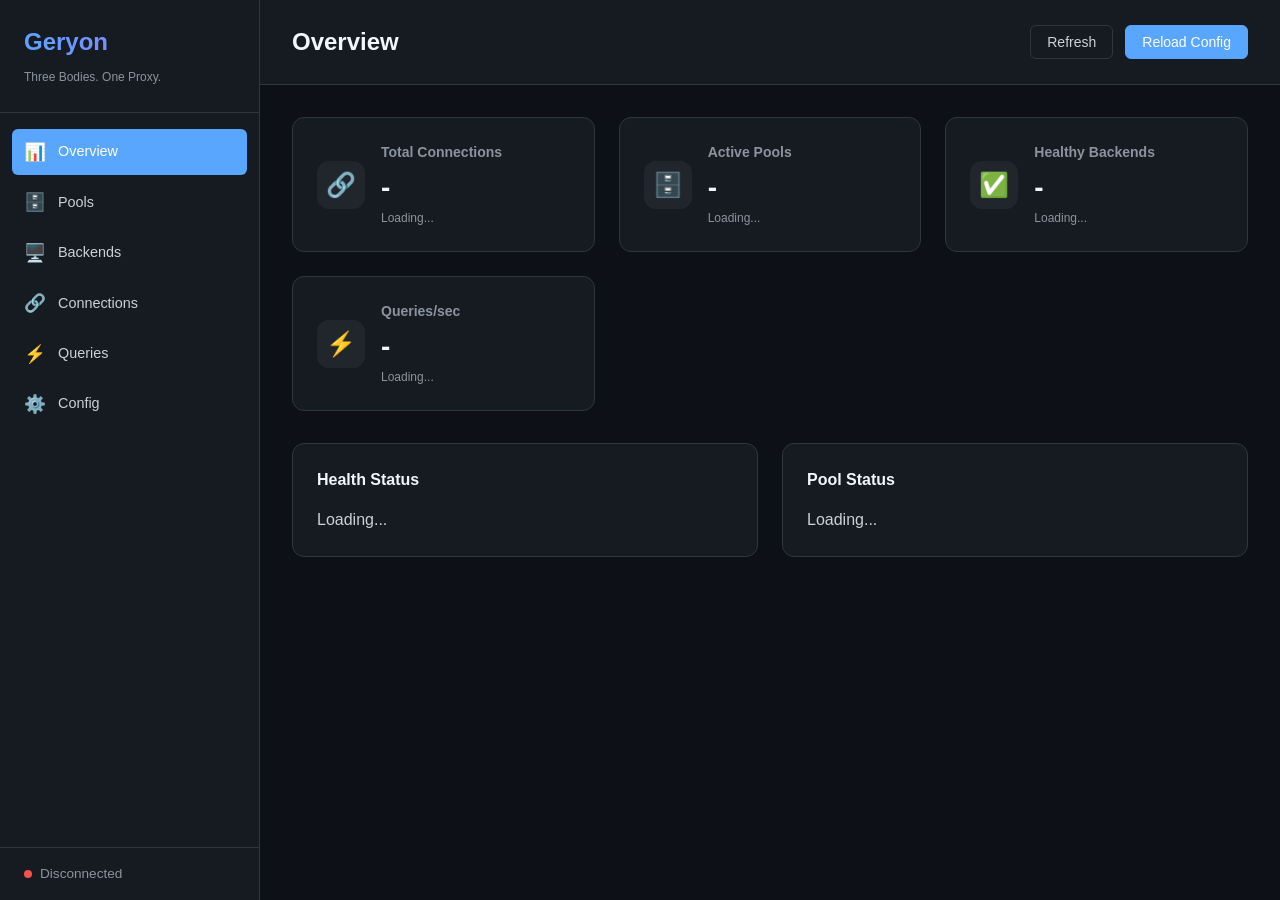
==== cmd/geryon/static/index.html @ 017f98e6 "Add health checker and enhanced web dashboard - Implement health checker with TCP connectivity check" ====
<!DOCTYPE html>
<html lang="en">
<head>
    <meta charset="UTF-8">
    <meta name="viewport" content="width=device-width, initial-scale=1.0">
    <title>Geryon Dashboard</title>
    <link rel="stylesheet" href="style.css">
</head>
<body>
    <div class="layout">
        <aside class="sidebar">
            <div class="brand">
                <h1>Geryon</h1>
                <span class="tagline">Three Bodies. One Proxy.</span>
            </div>
            <nav>
                <a href="#overview" class="nav-item active" data-page="overview">
                    <span class="icon">📊</span> Overview
                </a>
                <a href="#pools" class="nav-item" data-page="pools">
                    <span class="icon">🗄️</span> Pools
                </a>
                <a href="#backends" class="nav-item" data-page="backends">
                    <span class="icon">🖥️</span> Backends
                </a>
                <a href="#connections" class="nav-item" data-page="connections">
                    <span class="icon">🔗</span> Connections
                </a>
                <a href="#queries" class="nav-item" data-page="queries">
                    <span class="icon">⚡</span> Queries
                </a>
                <a href="#config" class="nav-item" data-page="config">
                    <span class="icon">⚙️</span> Config
                </a>
            </nav>
            <div class="status-bar">
                <div class="status-indicator online"></div>
                <span id="connection-status">Connected</span>
            </div>
        </aside>

        <main class="main-content">
            <header class="page-header">
                <h2 id="page-title">Overview</h2>
                <div class="header-actions">
                    <button id="refresh-btn" class="btn btn-secondary">Refresh</button>
                    <button id="reload-config-btn" class="btn btn-primary">Reload Config</button>
                </div>
            </header>

            <div id="content" class="content">
                <div class="loading">Loading dashboard...</div>
            </div>
        </main>
    </div>

    <script src="app.js"></script>
</body>
</html>
---- cmd/geryon/static/style.css ----
:root {
    --bg-primary: #0d1117;
    --bg-secondary: #161b22;
    --bg-tertiary: #21262d;
    --border: #30363d;
    --border-hover: #8b949e;
    --text-primary: #f0f6fc;
    --text-secondary: #c9d1d9;
    --text-muted: #8b949e;
    --accent: #58a6ff;
    --accent-hover: #79c0ff;
    --success: #3fb950;
    --warning: #d29922;
    --error: #f85149;
    --info: #58a6ff;
}

* {
    margin: 0;
    padding: 0;
    box-sizing: border-box;
}

body {
    font-family: -apple-system, BlinkMacSystemFont, 'Segoe UI', 'Noto Sans', Helvetica, Arial, sans-serif;
    background: var(--bg-primary);
    color: var(--text-secondary);
    line-height: 1.5;
    min-height: 100vh;
}

/* Layout */
.layout {
    display: flex;
    min-height: 100vh;
}

/* Sidebar */
.sidebar {
    width: 260px;
    background: var(--bg-secondary);
    border-right: 1px solid var(--border);
    display: flex;
    flex-direction: column;
    position: fixed;
    height: 100vh;
}

.brand {
    padding: 24px;
    border-bottom: 1px solid var(--border);
}

.brand h1 {
    font-size: 1.5rem;
    font-weight: 700;
    background: linear-gradient(135deg, var(--accent), #a371f7);
    -webkit-background-clip: text;
    -webkit-text-fill-color: transparent;
    margin-bottom: 4px;
}

.tagline {
    color: var(--text-muted);
    font-size: 0.75rem;
}

.sidebar nav {
    flex: 1;
    padding: 16px 12px;
    display: flex;
    flex-direction: column;
    gap: 4px;
}

.nav-item {
    display: flex;
    align-items: center;
    gap: 12px;
    padding: 10px 12px;
    color: var(--text-secondary);
    text-decoration: none;
    border-radius: 6px;
    transition: all 0.2s ease;
    font-size: 0.9rem;
}

.nav-item:hover {
    background: var(--bg-tertiary);
    color: var(--text-primary);
}

.nav-item.active {
    background: var(--accent);
    color: white;
}

.nav-item .icon {
    font-size: 1.1rem;
}

.status-bar {
    padding: 16px 24px;
    border-top: 1px solid var(--border);
    display: flex;
    align-items: center;
    gap: 8px;
    font-size: 0.85rem;
    color: var(--text-muted);
}

.status-indicator {
    width: 8px;
    height: 8px;
    border-radius: 50%;
}

.status-indicator.online {
    background: var(--success);
    box-shadow: 0 0 8px var(--success);
}

.status-indicator.offline {
    background: var(--error);
}

/* Main Content */
.main-content {
    flex: 1;
    margin-left: 260px;
    display: flex;
    flex-direction: column;
}

.page-header {
    display: flex;
    justify-content: space-between;
    align-items: center;
    padding: 24px 32px;
    border-bottom: 1px solid var(--border);
    background: var(--bg-secondary);
}

.page-header h2 {
    font-size: 1.5rem;
    font-weight: 600;
    color: var(--text-primary);
}

.header-actions {
    display: flex;
    gap: 12px;
}

.content {
    flex: 1;
    padding: 32px;
    overflow-y: auto;
}

/* Buttons */
.btn {
    padding: 8px 16px;
    border: 1px solid var(--border);
    border-radius: 6px;
    background: var(--bg-tertiary);
    color: var(--text-secondary);
    font-size: 0.875rem;
    cursor: pointer;
    transition: all 0.2s ease;
}

.btn:hover {
    border-color: var(--border-hover);
    background: var(--bg-secondary);
}

.btn-primary {
    background: var(--accent);
    border-color: var(--accent);
    color: white;
}

.btn-primary:hover {
    background: var(--accent-hover);
    border-color: var(--accent-hover);
}

.btn-secondary {
    background: transparent;
}

/* Cards */
.card {
    background: var(--bg-secondary);
    border: 1px solid var(--border);
    border-radius: 12px;
    padding: 24px;
    margin-bottom: 24px;
}

.card h3 {
    font-size: 1rem;
    font-weight: 600;
    color: var(--text-primary);
    margin-bottom: 16px;
}

/* Stats Grid */
.stats-grid {
    display: grid;
    grid-template-columns: repeat(auto-fit, minmax(240px, 1fr));
    gap: 24px;
    margin-bottom: 32px;
}

.stat-card {
    background: var(--bg-secondary);
    border: 1px solid var(--border);
    border-radius: 12px;
    padding: 24px;
    display: flex;
    align-items: center;
    gap: 16px;
    transition: border-color 0.2s ease;
}

.stat-card:hover {
    border-color: var(--border-hover);
}

.stat-icon {
    width: 48px;
    height: 48px;
    background: var(--bg-tertiary);
    border-radius: 12px;
    display: flex;
    align-items: center;
    justify-content: center;
    font-size: 1.5rem;
}

.stat-content h3 {
    font-size: 0.875rem;
    color: var(--text-muted);
    margin-bottom: 4px;
}

.stat-value {
    font-size: 1.75rem;
    font-weight: 700;
    color: var(--text-primary);
}

.stat-change {
    font-size: 0.75rem;
    color: var(--text-muted);
}

/* Dashboard Grid */
.dashboard-grid {
    display: grid;
    grid-template-columns: repeat(auto-fit, minmax(400px, 1fr));
    gap: 24px;
}

/* Tables */
.data-table {
    width: 100%;
    border-collapse: collapse;
}

.data-table th,
.data-table td {
    padding: 12px 16px;
    text-align: left;
    border-bottom: 1px solid var(--border);
}

.data-table th {
    font-weight: 500;
    color: var(--text-muted);
    font-size: 0.75rem;
    text-transform: uppercase;
    letter-spacing: 0.5px;
}

.data-table tr:hover td {
    background: var(--bg-tertiary);
}

/* Status Badges */
.status {
    display: inline-flex;
    align-items: center;
    gap: 6px;
    padding: 4px 10px;
    border-radius: 20px;
    font-size: 0.75rem;
    font-weight: 500;
}

.status::before {
    content: '';
    width: 6px;
    height: 6px;
    border-radius: 50%;
}

.status.online {
    background: rgba(63, 185, 80, 0.15);
    color: var(--success);
}

.status.online::before {
    background: var(--success);
}

.status.offline {
    background: rgba(248, 81, 73, 0.15);
    color: var(--error);
}

.status.offline::before {
    background: var(--error);
}

.status.degraded {
    background: rgba(210, 153, 34, 0.15);
    color: var(--warning);
}

.status.degraded::before {
    background: var(--warning);
}

/* Loading */
.loading {
    text-align: center;
    padding: 60px;
    color: var(--text-muted);
}

/* Pool List */
.pool-list {
    display: flex;
    flex-direction: column;
    gap: 12px;
}

.pool-item {
    display: flex;
    align-items: center;
    justify-content: space-between;
    padding: 16px;
    background: var(--bg-tertiary);
    border-radius: 8px;
    border: 1px solid var(--border);
}

.pool-info {
    display: flex;
    flex-direction: column;
    gap: 4px;
}

.pool-name {
    font-weight: 600;
    color: var(--text-primary);
}

.pool-meta {
    font-size: 0.8rem;
    color: var(--text-muted);
}

.pool-stats {
    display: flex;
    gap: 24px;
}

.pool-stat {
    text-align: center;
}

.pool-stat-value {
    font-size: 1.25rem;
    font-weight: 600;
    color: var(--text-primary);
}

.pool-stat-label {
    font-size: 0.7rem;
    color: var(--text-muted);
    text-transform: uppercase;
}

/* Responsive */
@media (max-width: 768px) {
    .sidebar {
        width: 100%;
        position: relative;
        height: auto;
    }

    .main-content {
        margin-left: 0;
    }

    .layout {
        flex-direction: column;
    }

    .stats-grid {
        grid-template-columns: 1fr;
    }

    .dashboard-grid {
        grid-template-columns: 1fr;
    }
}

/* Animations */
@keyframes slideIn {
    from {
        transform: translateX(100%);
        opacity: 0;
    }
    to {
        transform: translateX(0);
        opacity: 1;
    }
}

@keyframes pulse {
    0%, 100% {
        opacity: 1;
    }
    50% {
        opacity: 0.5;
    }
}

/* Utility classes */
.success {
    color: var(--success);
}

.error {
    color: var(--error);
}

.warning {
    color: var(--warning);
}

/* Disabled button state */
.btn:disabled {
    opacity: 0.5;
    cursor: not-allowed;
}
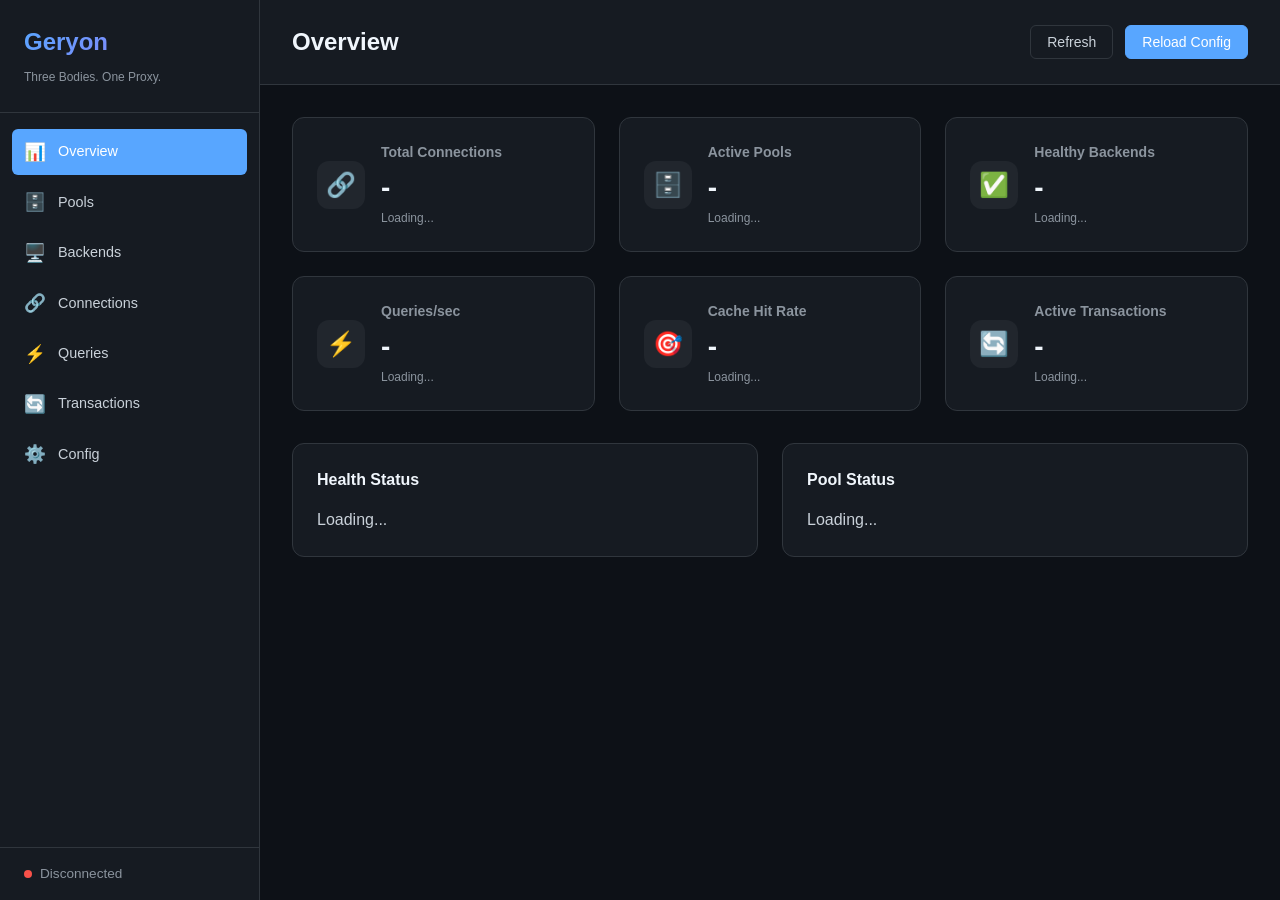
==== commit 79c0bf93: "Add transaction tracking and enhanced query monitoring - Add transaction statistics API endpoint (/a" ====
--- a/cmd/geryon/static/index.html
+++ b/cmd/geryon/static/index.html
@@ -29,6 +29,9 @@
                 <a href="#queries" class="nav-item" data-page="queries">
                     <span class="icon">⚡</span> Queries
                 </a>
+                <a href="#transactions" class="nav-item" data-page="transactions">
+                    <span class="icon">🔄</span> Transactions
+                </a>
                 <a href="#config" class="nav-item" data-page="config">
                     <span class="icon">⚙️</span> Config
                 </a>
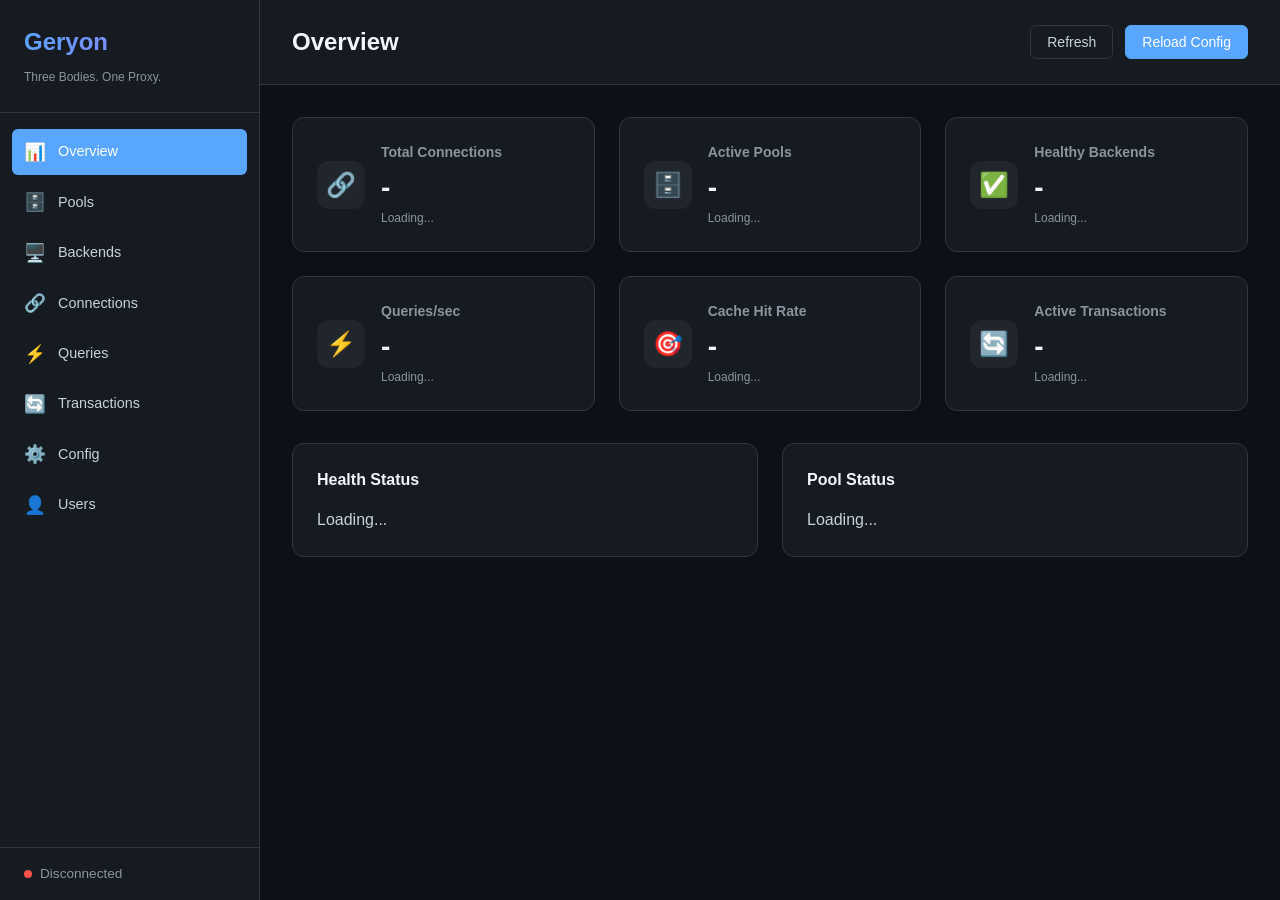
==== commit eaaf6525: "feat: add dashboard users management and config editor Add Users CRUD page to dashboard with safe DO" ====
--- a/cmd/geryon/static/index.html
+++ b/cmd/geryon/static/index.html
@@ -35,6 +35,9 @@
                 <a href="#config" class="nav-item" data-page="config">
                     <span class="icon">⚙️</span> Config
                 </a>
+                <a href="#users" class="nav-item" data-page="users">
+                    <span class="icon">👤</span> Users
+                </a>
             </nav>
             <div class="status-bar">
                 <div class="status-indicator online"></div>
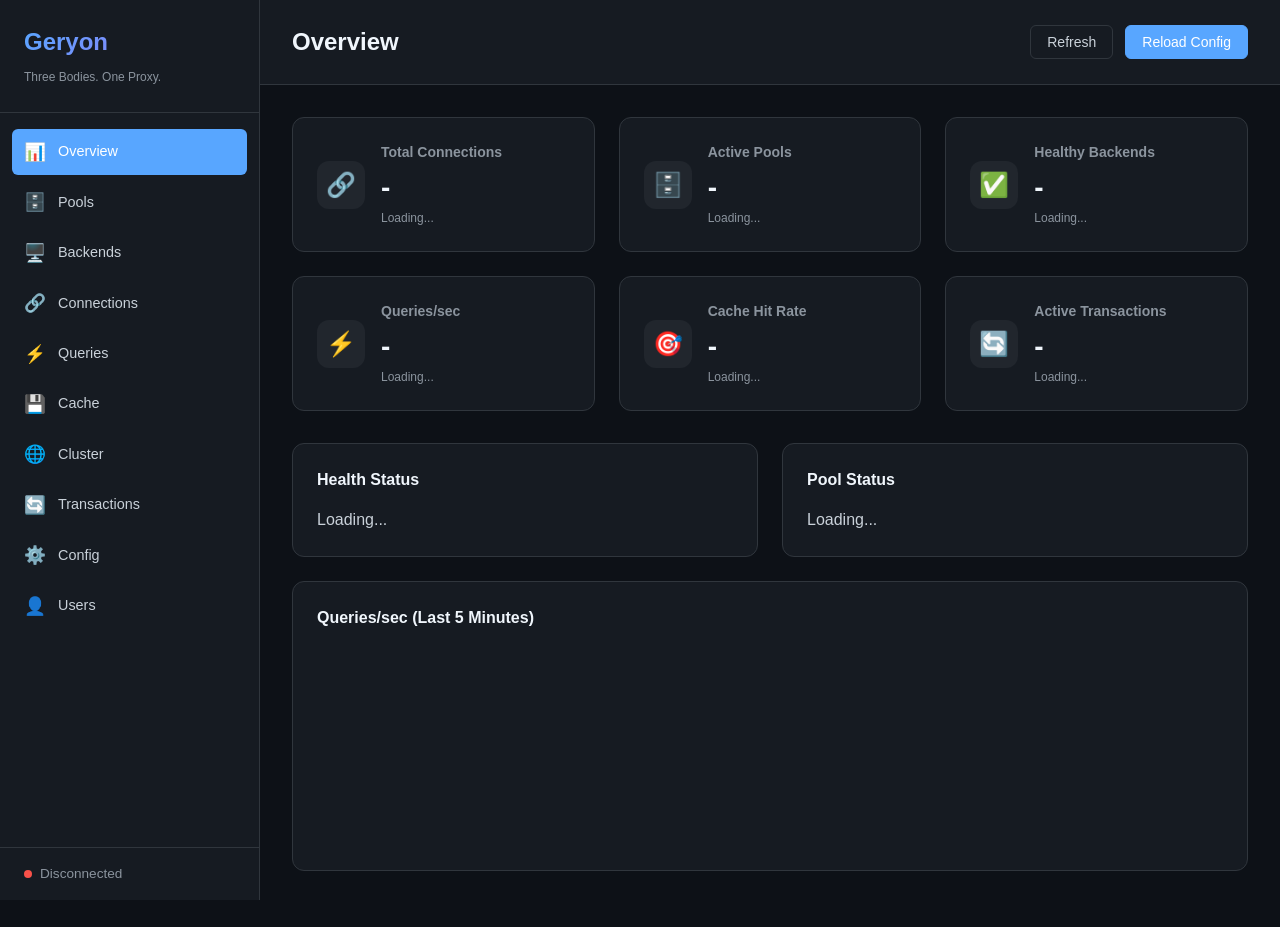
==== commit 90ad14e1: "feat: add dashboard users management and config editor Dashboard improvements: - Add users managemen" ====
--- a/cmd/geryon/static/index.html
+++ b/cmd/geryon/static/index.html
@@ -28,6 +28,12 @@
                 </a>
                 <a href="#queries" class="nav-item" data-page="queries">
                     <span class="icon">⚡</span> Queries
+                </a>
+                <a href="#cache" class="nav-item" data-page="cache">
+                    <span class="icon">💾</span> Cache
+                </a>
+                <a href="#cluster" class="nav-item" data-page="cluster">
+                    <span class="icon">🌐</span> Cluster
                 </a>
                 <a href="#transactions" class="nav-item" data-page="transactions">
                     <span class="icon">🔄</span> Transactions
